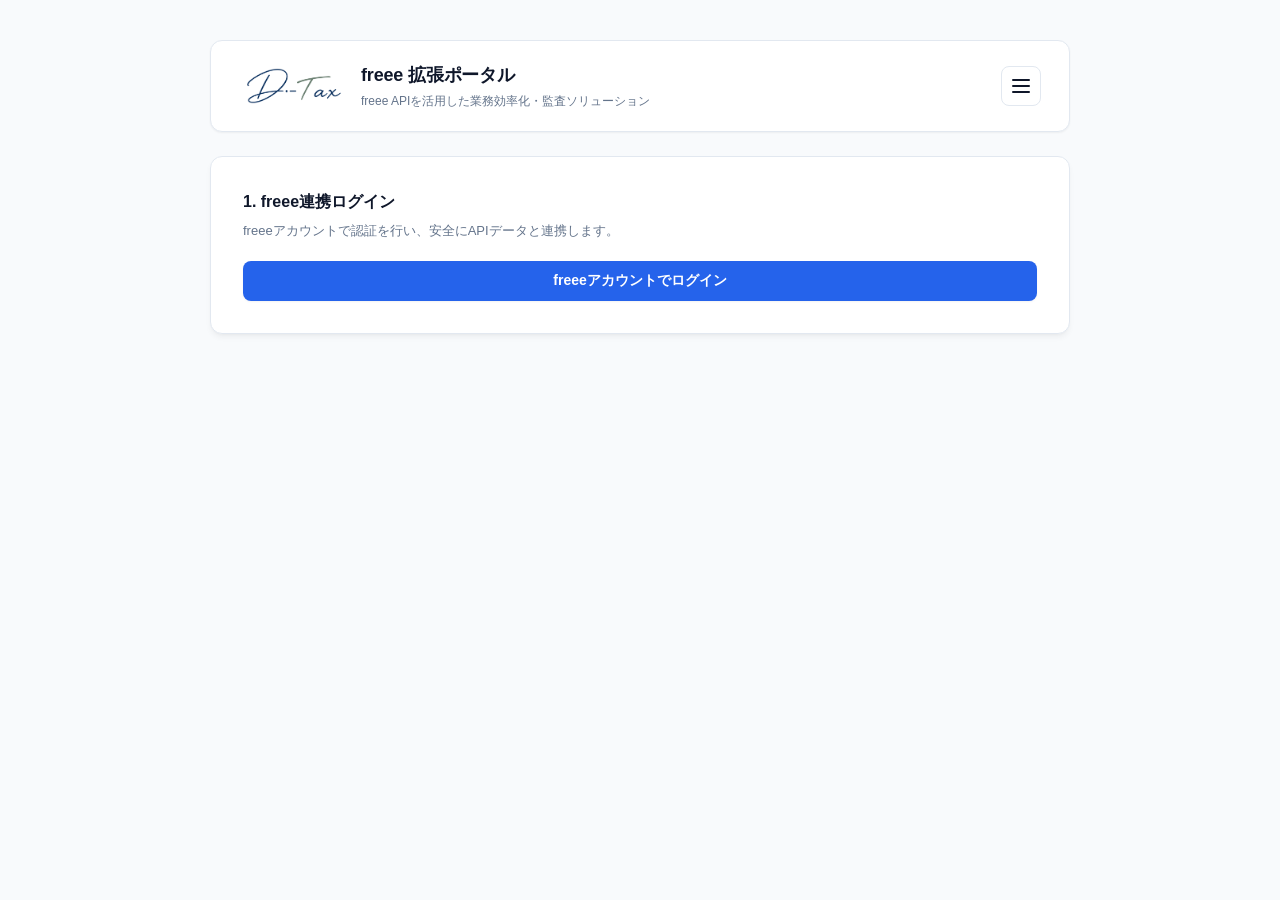
==== index.html @ 7187d1cd "Update index.html" ====
<!DOCTYPE html>
<html lang="ja">
<head>
  <meta charset="UTF-8">
  <meta name="viewport" content="width=device-width, initial-scale=1.0">
  <title>freee×D-tax 拡張ポータル</title>
  <link rel="stylesheet" href="css/common.css">
  <style>
    /* メニュー・ログアウトボタンのスタイル */
    .menu-container {
      position: relative;
    }
    .hamburger-btn {
      background: var(--surface);
      border: 1px solid var(--border);
      padding: 8px 12px;
      border-radius: 8px;
      cursor: pointer;
      display: flex;
      flex-direction: column;
      gap: 4px;
      align-items: center;
      justify-content: center;
      width: 40px;
      height: 40px;
    }
    .hamburger-btn span {
      display: block;
      width: 18px;
      height: 2px;
      background: var(--text-main);
      border-radius: 2px;
    }
    .dropdown-menu {
      display: none;
      position: absolute;
      right: 0;
      top: calc(100% + 8px);
      background: var(--surface);
      border: 1px solid var(--border);
      border-radius: 8px;
      box-shadow: var(--shadow-md);
      padding: 6px;
      z-index: 100;
      min-width: 190px;
    }
    .dropdown-menu.show {
      display: block;
    }
    .dropdown-item {
      width: 100%;
      background: transparent;
      border: none;
      padding: 10px 12px;
      text-align: left;
      font-size: 13px;
      color: var(--text-main);
      cursor: pointer;
      border-radius: 6px;
      display: flex;
      align-items: center;
      gap: 8px;
      font-weight: 500;
      transition: background 0.2s;
    }
    .dropdown-item img {
      width: 16px;
      height: 16px;
      object-fit: contain;
    }
    .dropdown-item:hover {
      background: var(--bg);
    }
  </style>
</head>
<body>
  <!-- 後ろから2番目の背面に配置される遅れて追従する虹色ブラー -->
  <div class="cursor-glow" id="cursorGlow"></div>
  <!-- カスタムカーソル -->
  <div class="cursor-dot" id="cursorDot"></div>

  <div class="page">
    <header>
      <div class="header-left">
        <img src="images/360097.png" alt="D-Tax Logo" class="header-logo">
        <div class="header-title-area">
          <h1>freee 拡張ポータル</h1>
          <p>freee APIを活用した業務効率化・監査ソリューション</p>
        </div>
      </div>
      
      <!-- ハンバーガーメニュー -->
      <div class="menu-container">
        <button class="hamburger-btn" id="hamburgerBtn" aria-label="メニューを開く" type="button">
          <span></span>
          <span></span>
          <span></span>
        </button>
        <div class="dropdown-menu" id="dropdownMenu">
          <button class="dropdown-item" id="logoutBtn" type="button"><img src="images/logout.png" alt=""> ログアウト</button>
        </div>
      </div>
    </header>

    <!-- Step 1: ログイン画面 -->
    <div id="stepLogin" class="step-box">
      <div class="step-title">1. freee連携ログイン</div>
      <div class="step-desc">freeeアカウントで認証を行い、安全にAPIデータと連携します。</div>
      <button class="btn-primary" id="loginBtn" type="button">freeeアカウントでログイン</button>
    </div>

    <!-- Step 2: 事務所（事業所）選択画面 -->
    <div id="stepCompany" class="step-box hidden">
      <div class="step-title">2. 事業所を選択</div>
      <div class="step-desc">処理を行う対象の事業所を選択してください。</div>
      <select class="form-select" id="companySelect">
        <option value="">事業所を読み込んでいます...</option>
      </select>
      <button class="btn-primary" id="selectCompanyBtn" type="button">この事業所で進む</button>
    </div>

    <!-- Step 3: アプリ選択画面 -->
    <div id="stepApps" class="step-box hidden">
      <div style="display: flex; justify-content: space-between; align-items: center; margin-bottom: 8px;">
        <button class="btn-nav" id="backToCompanyBtn" type="button">← 事業所選択へ戻る</button>
        <span style="font-size: 12px; color: var(--text-muted);">選択中の事業所：<b id="selectedCompanyName" style="color:var(--text-main);"></b></span>
      </div>
      
      <div class="step-title" style="margin-top: 16px;">3. 利用するアプリを選択</div>
      <div class="step-desc">目的に応じた分析・監査・クリーニングツールを選択してください。</div>
      
      <div class="app-grid">
        <a href="app/dedupe.html" class="app-card">
          <img src="images/icon-clean.png" alt="クリーニング" class="app-card-icon">
          <div class="app-card-content">
            <div class="app-card-title">取引先台帳クリーニング</div>
            <div class="app-card-desc">重複登録の探知や、過去に取引のない未使用の取引先を整理抽出します。</div>
          </div>
        </a>

        <a href="app/overdue.html" class="app-card">
          <img src="images/icon-alert.png" alt="売掛金チェッカー" class="app-card-icon">
          <div class="app-card-content">
            <div class="app-card-title">期日超過の未決済売掛金チェッカー</div>
            <div class="app-card-desc">決済期日を過ぎた未回収の売掛取引（収入）をリストアップし、回収リスクを可視化します。</div>
          </div>
        </a>

        <a href="app/pochi.html" class="app-card">
          <img src="images/icon-pochipochi.png" alt="ポチポチ手入力取引チェッカー" class="app-card-icon">
          <div class="app-card-content">
            <div class="app-card-title">ポチポチ手入力取引チェッカー</div>
            <div class="app-card-desc">何度も手入力している取引を炙り出し、自動登録ルールの作成候補を可視化します。</div>
          </div>
        </a>

        <a href="app/audit.html" class="app-card">
          <img src="images/icon-ijouchi.png" alt="異常値チェッカー" class="app-card-icon">
          <div class="app-card-content">
            <div class="app-card-title">取引の異常値・異常入力チェッカー</div>
            <div class="app-card-desc">金額の桁間違いや税区分の矛盾など、過去パターンから逸脱した取引を検知する監査用ツール。</div>
          </div>
        </a>

        <a href="app/asset-scan.html" class="app-card">
          <img src="images/icon-clean.png" alt="固定資産スキャン" class="app-card-icon">
          <div class="app-card-content">
            <div class="app-card-title">固定資産スキャン</div>
            <div class="app-card-desc">減価償却資産や少額減価償却資産のモレ・対象外経費をスキャンします。</div>
          </div>
        </a>
      </div>
    </div>

    <div class="error-box" id="errorBox"></div>
  </div>

  <script>
    (function () {
      "use strict";

      // --- カーソル・演出関連のスクリプト ---
      const cursorDot = document.getElementById('cursorDot');
      const cursorGlow = document.getElementById('cursorGlow');

      let mouseX = 0, mouseY = 0;
      let glowX = 0, glowY = 0;
      const speed = 0.15;

      window.addEventListener('mousemove', (e) => {
        mouseX = e.clientX;
        mouseY = e.clientY;

        cursorDot.style.opacity = '1';
        cursorGlow.style.opacity = '1';

        cursorDot.style.left = `${mouseX}px`;
        cursorDot.style.top = `${mouseY}px`;
      });

      function animateGlow() {
        glowX += (mouseX - glowX) * speed;
        glowY += (mouseY - glowY) * speed;
        cursorGlow.style.left = `${glowX}px`;
        cursorGlow.style.top = `${glowY}px`;
        requestAnimationFrame(animateGlow);
      }
      animateGlow();

      window.addEventListener('click', (e) => {
        const ripple = document.createElement('div');
        ripple.className = 'ripple-wave';
        ripple.style.left = `${e.clientX}px`;
        ripple.style.top = `${e.clientY}px`;
        document.body.appendChild(ripple);
        setTimeout(() => {
          ripple.remove();
        }, 800);
      });

      // --- ハンバーガーメニュー開閉 & ログアウト処理 ---
      const hamburgerBtn = document.getElementById('hamburgerBtn');
      const dropdownMenu = document.getElementById('dropdownMenu');
      const logoutBtn = document.getElementById('logoutBtn');

      hamburgerBtn.addEventListener('click', (e) => {
        e.stopPropagation();
        dropdownMenu.classList.toggle('show');
      });

      // メニュー外をクリックしたら閉じる
      window.addEventListener('click', () => {
        dropdownMenu.classList.remove('show');
      });

      dropdownMenu.addEventListener('click', (e) => {
        e.stopPropagation();
      });

      // ログアウト処理
      logoutBtn.addEventListener('click', () => {
        if (confirm('ログアウトしますか？')) {
          sessionStorage.clear();
          window.location.reload();
        }
      });

      // --- freee API 連携処理 ---
      const CONFIG = {
        clientId: "803164151598495",
        redirectUri: "https://d-tax.github.io/dtax_freee/",
        authEndpoint: "https://accounts.secure.freee.co.jp/public_api/authorize",
        apiBase: "https://api.freee.co.jp/api/1"
      };

      const stepLogin = document.getElementById('stepLogin');
      const stepCompany = document.getElementById('stepCompany');
      const stepApps = document.getElementById('stepApps');
      const loginBtn = document.getElementById('loginBtn');
      const companySelect = document.getElementById('companySelect');
      const selectCompanyBtn = document.getElementById('selectCompanyBtn');
      const selectedCompanyName = document.getElementById('selectedCompanyName');
      const backToCompanyBtn = document.getElementById('backToCompanyBtn');
      const errorBox = document.getElementById('errorBox');

      function showError(msg) {
        errorBox.textContent = msg;
        errorBox.style.display = 'block';
      }

      function redirectToAuth() {
        const params = new URLSearchParams({
          client_id: CONFIG.clientId,
          redirect_uri: CONFIG.redirectUri,
          response_type: 'token'
        });
        window.location.href = `${CONFIG.authEndpoint}?${params.toString()}`;
      }

      function getAccessToken() {
        return sessionStorage.getItem('access_token');
      }

      async function callFreeeApi(endpoint) {
        const token = getAccessToken();
        if (!token) throw new Error('認証セッションが切れています。再度ログインしてください。');
        const res = await fetch(CONFIG.apiBase + endpoint, {
          headers: { 'Authorization': `Bearer ${token}`, 'accept': 'application/json' }
        });
        if (!res.ok) throw new Error(`APIエラー: ${res.status} ${res.statusText}`);
        return await res.json();
      }

      async function loadCompanies() {
        try {
          const data = await callFreeeApi('/companies');
          companySelect.innerHTML = '<option value="">事業所を選択してください</option>';
          data.companies.forEach(c => {
            const opt = document.createElement('option');
            opt.value = c.id;
            opt.textContent = c.display_name || c.name;
            companySelect.appendChild(opt);
          });

          const savedId = sessionStorage.getItem('company_id');
          if (savedId) {
            companySelect.value = savedId;
            const selectedOpt = companySelect.options[companySelect.selectedIndex];
            if (selectedOpt) {
              selectedCompanyName.textContent = selectedOpt.text;
              stepLogin.classList.add('hidden');
              stepApps.classList.remove('hidden');
              return;
            }
          }

          stepLogin.classList.add('hidden');
          stepCompany.classList.remove('hidden');
        } catch (err) {
          showError(err.message);
        }
      }

      loginBtn.addEventListener('click', redirectToAuth);

      selectCompanyBtn.addEventListener('click', () => {
        if (!companySelect.value) {
          alert('事業所を選択してください');
          return;
        }
        const selectedOpt = companySelect.options[companySelect.selectedIndex];
        sessionStorage.setItem('company_id', companySelect.value);
        sessionStorage.setItem('company_name', selectedOpt.text);

        selectedCompanyName.textContent = selectedOpt.text;
        stepCompany.classList.add('hidden');
        stepApps.classList.remove('hidden');
      });

      backToCompanyBtn.addEventListener('click', () => {
        stepApps.classList.add('hidden');
        stepCompany.classList.remove('hidden');
      });

      if (window.location.hash) {
        const params = new URLSearchParams(window.location.hash.substring(1));
        const token = params.get('access_token');
        if (token) {
          sessionStorage.setItem('access_token', token);
          history.replaceState(null, null, window.location.pathname);
        }
      }

      if (getAccessToken()) {
        loadCompanies();
      }
    })();
  </script>
</body>
</html>
---- css/common.css ----
:root {
  --bg: #F8FAFC;
  --surface: #FFFFFF;
  --border: #E2E8F0;
  --border-hover: #CBD5E1;
  --text-main: #0F172A;
  --text-muted: #64748B;
  --primary: #2563EB;
  --primary-hover: #1D4ED8;
  --primary-light: #EFF6FF;
  --danger-bg: #FEF2F2;
  --danger-border: #FCA5A5;
  --danger-text: #DC2626;
  --radius: 12px;
  --shadow-sm: 0 1px 2px 0 rgba(0, 0, 0, 0.05);
  --shadow-md: 0 4px 6px -1px rgba(0, 0, 0, 0.05), 0 2px 4px -2px rgba(0, 0, 0, 0.05);
  --shadow-lg: 0 10px 15px -3px rgba(0, 0, 0, 0.05), 0 4px 6px -4px rgba(0, 0, 0, 0.05);
}

* {
  box-sizing: border-box;
}

html, body {
  margin: 0;
  padding: 0;
  background-color: var(--bg);
  font-family: -apple-system, BlinkMacSystemFont, "Segoe UI", Roboto, "Helvetica Neue", Arial, "Hiragino Sans", "Meiryo", sans-serif;
  color: var(--text-main);
  line-height: 1.6;
  min-height: 100vh;
  overflow-x: hidden;
}

/* 後ろから2番目の背面に配置する虹色ブラー */
.cursor-glow {
  position: fixed;
  top: 0;
  left: 0;
  width: 200px;
  height: 200px;
  background: radial-gradient(
    circle,
    rgba(255, 105, 180, 0.5) 0%,
    rgba(161, 140, 209, 0.45) 40%,
    rgba(135, 206, 250, 0.45) 70%,
    transparent 85%
  );
  border-radius: 50%;
  filter: blur(40px);
  pointer-events: none;
  z-index: 1; /* 背景（body）のすぐ上、コンテンツ（z-index: 2以上）の下 */
  transform: translate(-50%, -50%);
  opacity: 0;
  transition: opacity 0.3s ease;
}

/* クリック時に広がるリッチな波紋エフェクト */
.ripple-wave {
  position: fixed;
  top: 0;
  left: 0;
  width: 150px;
  height: 150px;
  background: radial-gradient(
    circle,
    rgba(255, 182, 193, 0.65) 0%,
    rgba(251, 194, 235, 0.6) 25%,
    rgba(161, 140, 209, 0.55) 50%,
    rgba(143, 211, 244, 0.55) 70%,
    transparent 55%
  );
  border-radius: 50%;
  filter: blur(25px);
  pointer-events: none;
  z-index: 3;
  transform: translate(-50%, -50%);
  animation: waveAnimation 0.8s cubic-bezier(0.1, 0.8, 0.3, 1) forwards;
}

@keyframes waveAnimation {
  0% {
    width: 50px;
    height: 50px;
    opacity: 0.95;
  }
  100% {
    width: 350px;
    height: 350px;
    opacity: 0;
  }
}

/* カスタムカーソル（◎の形） */
.cursor-dot {
  position: fixed;
  top: 0;
  left: 0;
  width: 24px;
  height: 24px;
  border: 2px solid #333;
  border-radius: 50%;
  pointer-events: none;
  z-index: 9999;
  transform: translate(-50%, -50%);
  display: flex;
  justify-content: center;
  align-items: center;
  opacity: 0;
  transition: opacity 0.3s;
}
.cursor-dot::after {
  content: "";
  width: 6px;
  height: 6px;
  background-color: #333;
  border-radius: 50%;
}

.page {
  position: relative;
  z-index: 2; /* 虹色ブラー（z-index: 1）の上、UIコンテンツを明確に前面に配置 */
  max-width: 900px;
  margin: 40px auto;
  padding: 0 20px 60px;
}

@media (max-width: 768px) {
  .page {
    margin: 20px auto;
  }
}

/* ヘッダー */
header {
  display: flex;
  align-items: center;
  justify-content: space-between;
  background: var(--surface);
  border: 1px solid var(--border);
  border-radius: var(--radius);
  padding: 20px 28px;
  margin-bottom: 24px;
  box-shadow: var(--shadow-sm);
}

.header-left {
  display: flex;
  align-items: center;
  gap: 14px;
}

.header-logo {
  height: 36px;
  width: auto;
  object-fit: contain;
}

.header-title-area h1 {
  font-size: 18px;
  font-weight: 700;
  margin: 0 0 2px;
  color: var(--text-main);
  letter-spacing: -0.01em;
}

.header-title-area p {
  margin: 0;
  color: var(--text-muted);
  font-size: 12px;
}

/* ナビゲーションボタン */
.btn-nav {
  background: var(--surface);
  border: 1px solid var(--border);
  color: var(--text-muted);
  font-size: 12px;
  padding: 6px 12px;
  border-radius: 6px;
  cursor: pointer;
  text-decoration: none;
  display: inline-flex;
  align-items: center;
  gap: 4px;
  font-weight: 500;
  transition: all 0.2s;
}

.btn-nav:hover {
  background: var(--bg);
  color: var(--text-main);
  border-color: var(--border-hover);
}

/* ステップ・ボックス（メインカード） */
.step-box {
  background: var(--surface);
  border: 1px solid var(--border);
  border-radius: var(--radius);
  padding: 32px;
  margin-bottom: 24px;
  box-shadow: var(--shadow-md);
}

.step-title {
  font-weight: 700;
  font-size: 16px;
  margin-bottom: 6px;
  color: var(--text-main);
  display: flex;
  align-items: center;
  gap: 8px;
}

.step-desc {
  font-size: 13px;
  color: var(--text-muted);
  margin-bottom: 20px;
}

/* フォーム要素 */
.form-select, .form-input {
  width: 100%;
  padding: 10px 14px;
  border-radius: 8px;
  border: 1px solid var(--border);
  background: var(--surface);
  font-size: 14px;
  color: var(--text-main);
  margin-bottom: 16px;
  transition: border-color 0.2s, box-shadow 0.2s;
}

.form-select:focus, .form-input:focus {
  outline: none;
  border-color: var(--primary);
  box-shadow: 0 0 0 3px rgba(37, 99, 235, 0.1);
}

/* ボタン類 */
.btn-primary {
  background: var(--primary);
  color: #fff;
  border: none;
  padding: 11px 20px;
  border-radius: 8px;
  font-size: 14px;
  font-weight: 600;
  cursor: pointer;
  width: 100%;
  text-align: center;
  transition: background 0.2s, box-shadow 0.2s;
  box-shadow: var(--shadow-sm);
}

.btn-primary:hover {
  background: var(--primary-hover);
  box-shadow: var(--shadow-md);
}

/* アプリ一覧グリッド */
.app-grid {
  display: grid;
  grid-template-columns: 1fr;
  gap: 14px;
  margin-top: 16px;
}

.app-card {
  display: flex;
  align-items: center;
  gap: 18px;
  border: 1px solid var(--border);
  background: var(--surface);
  border-radius: 10px;
  padding: 18px 20px;
  cursor: pointer;
  text-decoration: none;
  transition: all 0.2s ease;
  box-shadow: var(--shadow-sm);
}

.app-card:hover {
  border-color: var(--primary);
  background: var(--primary-light);
  transform: translateY(-1px);
  box-shadow: var(--shadow-md);
}

.app-card-icon {
  width: 44px;
  height: 44px;
  object-fit: contain;
  flex: none;
}

.app-card-content {
  flex: 1;
}

.app-card-title {
  font-weight: 600;
  font-size: 14.5px;
  color: var(--text-main);
  margin-bottom: 4px;
}

.app-card-desc {
  font-size: 12px;
  color: var(--text-muted);
  line-height: 1.5;
}

/* エラーボックス */
.error-box {
  margin-top: 16px;
  border: 1px solid var(--danger-border);
  background: var(--danger-bg);
  color: var(--danger-text);
  padding: 12px 16px;
  border-radius: 8px;
  font-size: 13px;
  display: none;
}

.hidden {
  display: none !important;
}
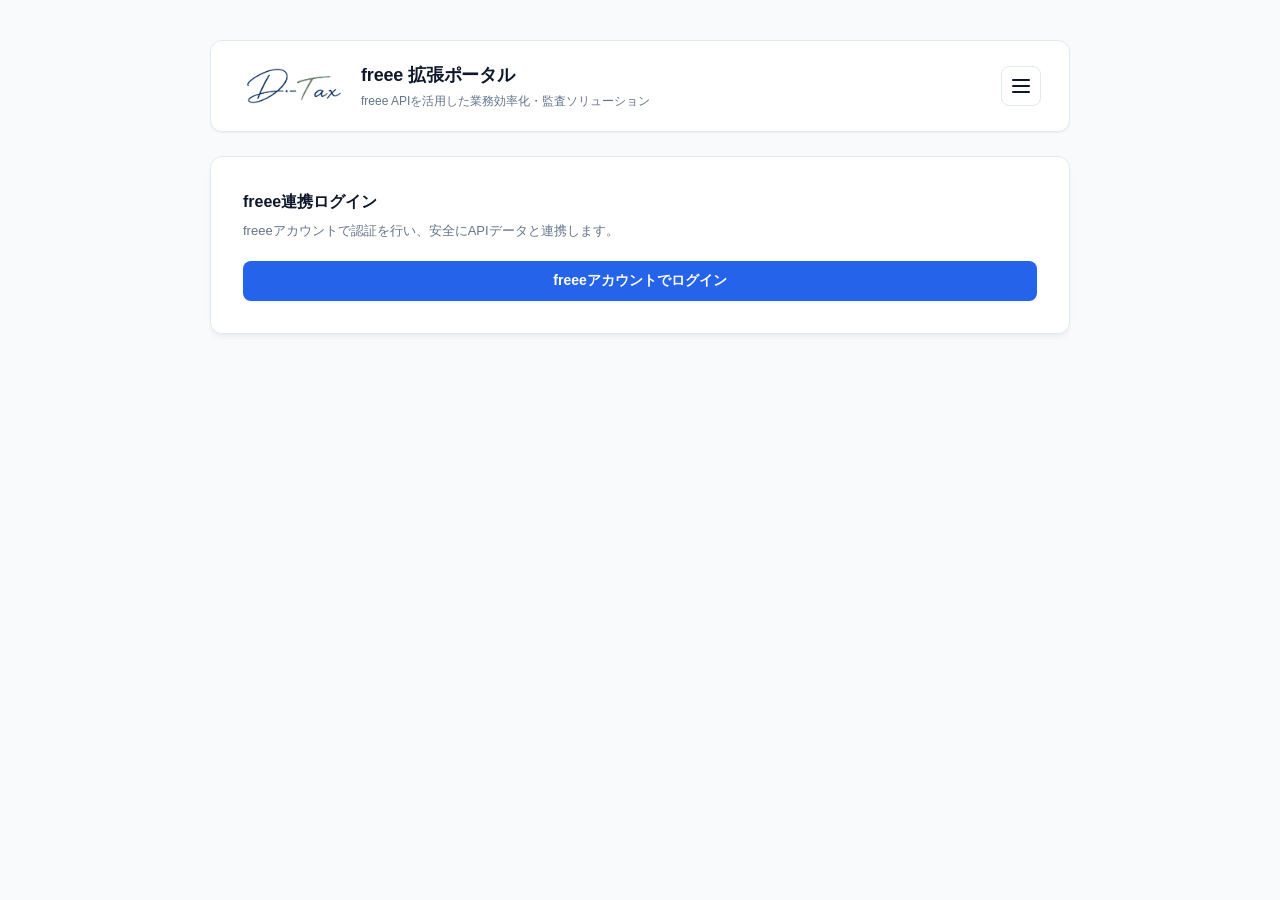
==== commit bebeb06d: "Update index.html" ====
--- a/index.html
+++ b/index.html
@@ -104,14 +104,14 @@
 
     <!-- Step 1: ログイン画面 -->
     <div id="stepLogin" class="step-box">
-      <div class="step-title">1. freee連携ログイン</div>
+      <div class="step-title">freee連携ログイン</div>
       <div class="step-desc">freeeアカウントで認証を行い、安全にAPIデータと連携します。</div>
       <button class="btn-primary" id="loginBtn" type="button">freeeアカウントでログイン</button>
     </div>
 
     <!-- Step 2: 事務所（事業所）選択画面 -->
     <div id="stepCompany" class="step-box hidden">
-      <div class="step-title">2. 事業所を選択</div>
+      <div class="step-title">事業所を選択</div>
       <div class="step-desc">処理を行う対象の事業所を選択してください。</div>
       <select class="form-select" id="companySelect">
         <option value="">事業所を読み込んでいます...</option>
@@ -126,7 +126,7 @@
         <span style="font-size: 12px; color: var(--text-muted);">選択中の事業所：<b id="selectedCompanyName" style="color:var(--text-main);"></b></span>
       </div>
       
-      <div class="step-title" style="margin-top: 16px;">3. 利用するアプリを選択</div>
+      <div class="step-title" style="margin-top: 16px;">利用するアプリを選択</div>
       <div class="step-desc">目的に応じた分析・監査・クリーニングツールを選択してください。</div>
       
       <div class="app-grid">
@@ -141,7 +141,7 @@
         <a href="app/overdue.html" class="app-card">
           <img src="images/icon-alert.png" alt="売掛金チェッカー" class="app-card-icon">
           <div class="app-card-content">
-            <div class="app-card-title">期日超過の未決済売掛金チェッカー</div>
+            <div class="app-card-title">期日超過の未決済売掛金チェッカー　ベータ版</div>
             <div class="app-card-desc">決済期日を過ぎた未回収の売掛取引（収入）をリストアップし、回収リスクを可視化します。</div>
           </div>
         </a>
@@ -149,7 +149,7 @@
         <a href="app/pochi.html" class="app-card">
           <img src="images/icon-pochipochi.png" alt="ポチポチ手入力取引チェッカー" class="app-card-icon">
           <div class="app-card-content">
-            <div class="app-card-title">ポチポチ手入力取引チェッカー</div>
+            <div class="app-card-title">ポチポチ手入力取引チェッカー　ベータ版</div>
             <div class="app-card-desc">何度も手入力している取引を炙り出し、自動登録ルールの作成候補を可視化します。</div>
           </div>
         </a>
@@ -157,7 +157,7 @@
         <a href="app/audit.html" class="app-card">
           <img src="images/icon-ijouchi.png" alt="異常値チェッカー" class="app-card-icon">
           <div class="app-card-content">
-            <div class="app-card-title">取引の異常値・異常入力チェッカー</div>
+            <div class="app-card-title">取引の異常値・異常入力チェッカー　ベータ版</div>
             <div class="app-card-desc">金額の桁間違いや税区分の矛盾など、過去パターンから逸脱した取引を検知する監査用ツール。</div>
           </div>
         </a>
@@ -165,7 +165,7 @@
         <a href="app/asset-scan.html" class="app-card">
           <img src="images/icon-clean.png" alt="固定資産スキャン" class="app-card-icon">
           <div class="app-card-content">
-            <div class="app-card-title">固定資産スキャン</div>
+            <div class="app-card-title">固定資産スキャン　ベータ版</div>
             <div class="app-card-desc">減価償却資産や少額減価償却資産のモレ・対象外経費をスキャンします。</div>
           </div>
         </a>
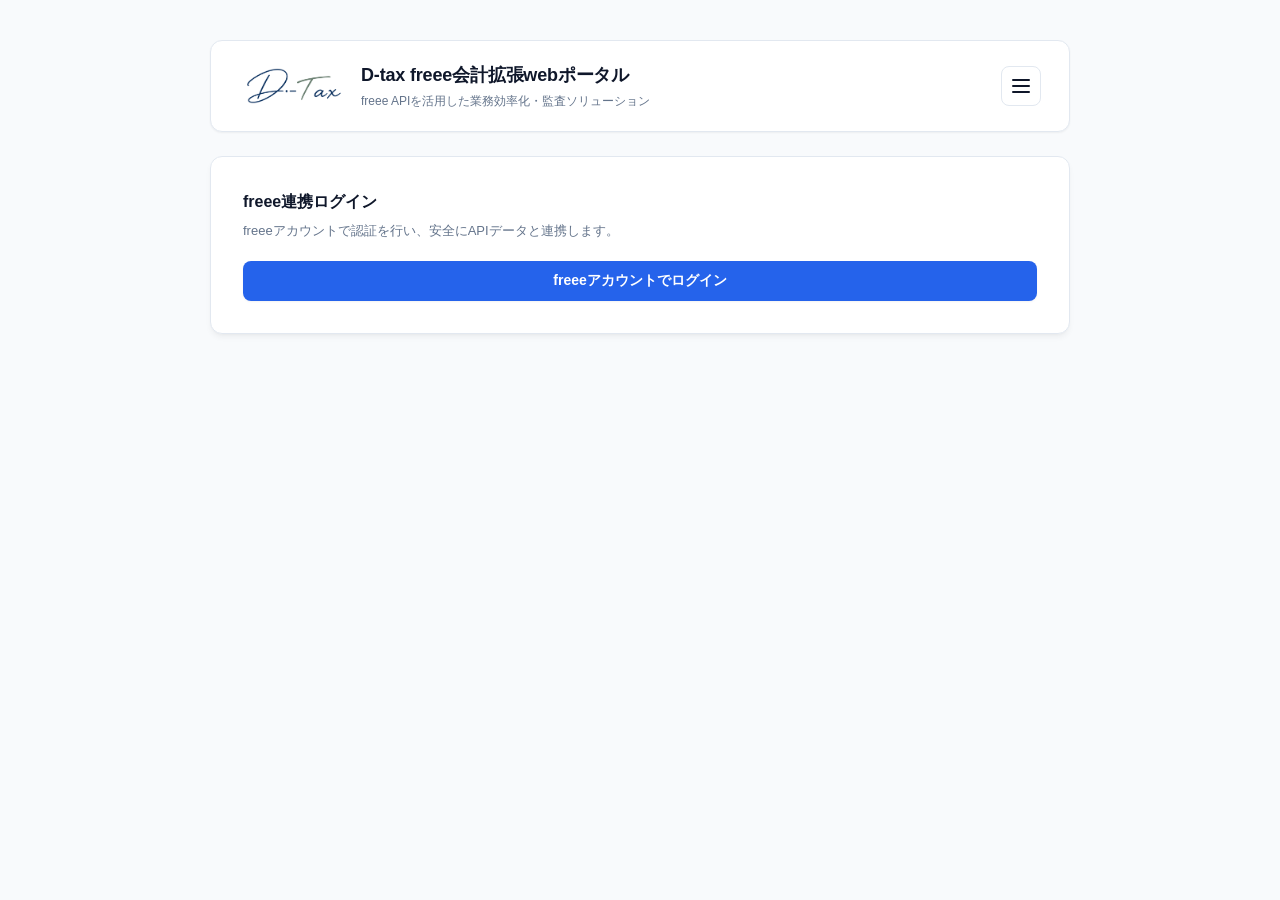
==== commit 4f984db5: "Update index.html" ====
--- a/index.html
+++ b/index.html
@@ -3,7 +3,7 @@
 <head>
   <meta charset="UTF-8">
   <meta name="viewport" content="width=device-width, initial-scale=1.0">
-  <title>freee×D-tax 拡張ポータル</title>
+  <title>D-tax freee会計拡張webポータル</title>
   <link rel="stylesheet" href="css/common.css">
   <style>
     /* メニュー・ログアウトボタンのスタイル */
@@ -84,7 +84,7 @@
       <div class="header-left">
         <img src="images/360097.png" alt="D-Tax Logo" class="header-logo">
         <div class="header-title-area">
-          <h1>freee 拡張ポータル</h1>
+          <h1>D-tax freee会計拡張webポータル</h1>
           <p>freee APIを活用した業務効率化・監査ソリューション</p>
         </div>
       </div>
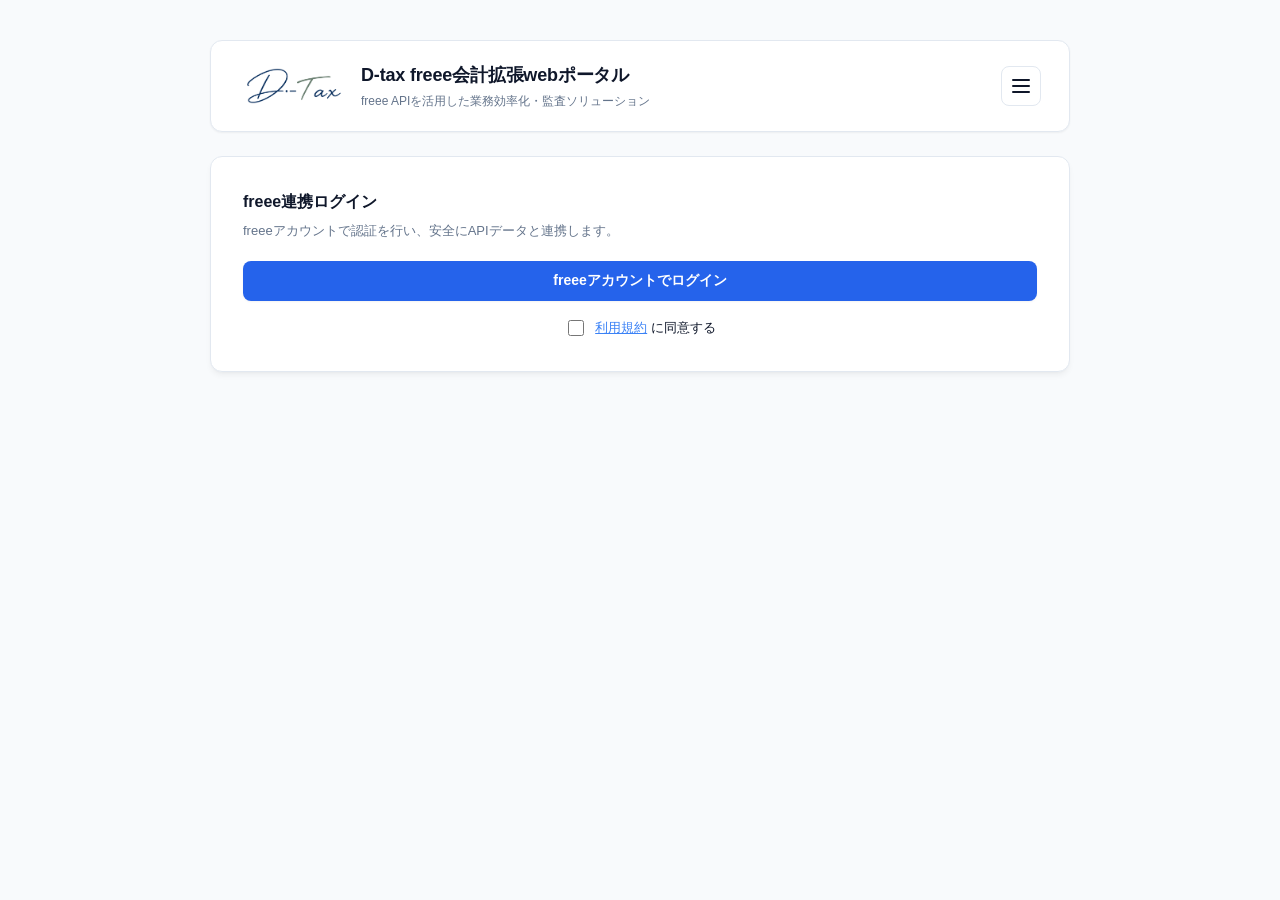
==== commit c6175e4d: "Update index.html" ====
--- a/index.html
+++ b/index.html
@@ -1,3 +1,5 @@
+
+
 <!DOCTYPE html>
 <html lang="ja">
 <head>
@@ -71,6 +73,113 @@
     .dropdown-item:hover {
       background: var(--bg);
     }
+
+    /* 利用規約チェックボックスエリア */
+    .terms-container {
+      margin-top: 16px;
+      display: flex;
+      align-items: center;
+      justify-content: center;
+      gap: 8px;
+      font-size: 13px;
+      color: var(--text-main);
+    }
+    .terms-container input[type="checkbox"] {
+      width: 16px;
+      height: 16px;
+      cursor: pointer;
+      accent-color: #007bff;
+    }
+    .terms-link {
+      color: #3b82f6;
+      text-decoration: underline;
+      cursor: pointer;
+      background: none;
+      border: none;
+      padding: 0;
+      font-size: inherit;
+    }
+    .terms-link:hover {
+      opacity: 0.8;
+    }
+
+    /* モーダル（ポップアップ）スタイル */
+    .modal-overlay {
+      display: none;
+      position: fixed;
+      top: 0;
+      left: 0;
+      width: 100%;
+      height: 100%;
+      background: rgba(0, 0, 0, 0.6);
+      backdrop-filter: blur(4px);
+      z-index: 1000;
+      align-items: center;
+      justify-content: center;
+    }
+    .modal-overlay.show {
+      display: flex;
+    }
+    .modal-content {
+      background: var(--surface, #ffffff);
+      color: var(--text-main, #333333);
+      border: 1px solid var(--border, #cccccc);
+      border-radius: 12px;
+      width: 90%;
+      max-width: 650px;
+      max-height: 80vh;
+      display: flex;
+      flex-direction: column;
+      box-shadow: 0 10px 30px rgba(0,0,0,0.3);
+      overflow: hidden;
+      animation: fadeIn 0.2s ease-out;
+    }
+    @keyframes fadeIn {
+      from { opacity: 0; transform: scale(0.95); }
+      to { opacity: 1; transform: scale(1); }
+    }
+    .modal-header {
+      padding: 16px 20px;
+      border-bottom: 1px solid var(--border, #eee);
+      display: flex;
+      justify-content: space-between;
+      align-items: center;
+      font-weight: bold;
+      font-size: 16px;
+    }
+    .modal-close-btn {
+      background: none;
+      border: none;
+      font-size: 20px;
+      cursor: pointer;
+      color: var(--text-muted, #888);
+      padding: 0 4px;
+    }
+    .modal-body {
+      padding: 20px;
+      overflow-y: auto;
+      font-size: 13px;
+      line-height: 1.7;
+    }
+    .modal-body h2 {
+      font-size: 15px;
+      margin-top: 16px;
+      margin-bottom: 6px;
+      border-left: 3px solid #007bff;
+      padding-left: 8px;
+    }
+    .modal-body p {
+      margin-bottom: 10px;
+    }
+    .modal-body ul {
+      padding-left: 20px;
+      margin-bottom: 10px;
+    }
+    .modal-footer {
+      padding: 12px 20px;
+      border-top: 1px solid var(--border, #eee);
+      text-align: right;
+    }
   </style>
 </head>
 <body>
@@ -107,6 +216,14 @@
       <div class="step-title">freee連携ログイン</div>
       <div class="step-desc">freeeアカウントで認証を行い、安全にAPIデータと連携します。</div>
       <button class="btn-primary" id="loginBtn" type="button">freeeアカウントでログイン</button>
+      
+      <!-- 利用規約チェックボックス（ログインボタンの下に配置） -->
+      <div class="terms-container">
+        <input type="checkbox" id="termsCheck">
+        <label for="termsCheck">
+          <button type="button" class="terms-link" id="openTermsBtn">利用規約</button> に同意する
+        </label>
+      </div>
     </div>
 
     <!-- Step 2: 事務所（事業所）選択画面 -->
@@ -130,49 +247,86 @@
       <div class="step-desc">目的に応じた分析・監査・クリーニングツールを選択してください。</div>
       
       <div class="app-grid">
+
+
+        
+  <div class="step-desc" style="margin-top: 25px;margin-bottom: 4px;color:#9999cc;">＜取引＞</div>  
+
+        
+        <a href="app/payment-watch.html" class="app-card">
+          <img src="images/icon-alert.png" alt="支払登録漏れチェッカー" class="app-card-icon">
+          <div class="app-card-content">
+            <div class="app-card-title">支払登録漏れチェッカー</div>
+            <div class="app-card-desc">毎月来ていた請求書がたまに来なかったりしても気が付くことができない。いつも来てるのに今日来てないよっていうのをアラートしてくれるアプリ</div>
+          </div>
+        </a>
+
+        
+
+
+        
+  <div class="step-desc" style="margin-top: 25px;margin-bottom: 4px;color:#9999cc;">＜取引先＞</div>  
+
+        
         <a href="app/dedupe.html" class="app-card">
           <img src="images/icon-clean.png" alt="クリーニング" class="app-card-icon">
           <div class="app-card-content">
-            <div class="app-card-title">取引先台帳クリーニング</div>
+            <div class="app-card-title">取引先クリーニング</div>
             <div class="app-card-desc">重複登録の探知や、過去に取引のない未使用の取引先を整理抽出します。</div>
           </div>
         </a>
 
-        <a href="app/overdue.html" class="app-card">
-          <img src="images/icon-alert.png" alt="売掛金チェッカー" class="app-card-icon">
-          <div class="app-card-content">
-            <div class="app-card-title">期日超過の未決済売掛金チェッカー　ベータ版</div>
-            <div class="app-card-desc">決済期日を過ぎた未回収の売掛取引（収入）をリストアップし、回収リスクを可視化します。</div>
-          </div>
-        </a>
-
-        <a href="app/pochi.html" class="app-card">
-          <img src="images/icon-pochipochi.png" alt="ポチポチ手入力取引チェッカー" class="app-card-icon">
-          <div class="app-card-content">
-            <div class="app-card-title">ポチポチ手入力取引チェッカー　ベータ版</div>
-            <div class="app-card-desc">何度も手入力している取引を炙り出し、自動登録ルールの作成候補を可視化します。</div>
-          </div>
-        </a>
-
-        <a href="app/audit.html" class="app-card">
-          <img src="images/icon-ijouchi.png" alt="異常値チェッカー" class="app-card-icon">
-          <div class="app-card-content">
-            <div class="app-card-title">取引の異常値・異常入力チェッカー　ベータ版</div>
-            <div class="app-card-desc">金額の桁間違いや税区分の矛盾など、過去パターンから逸脱した取引を検知する監査用ツール。</div>
-          </div>
-        </a>
-
-        <a href="app/asset-scan.html" class="app-card">
-          <img src="images/icon-clean.png" alt="固定資産スキャン" class="app-card-icon">
-          <div class="app-card-content">
-            <div class="app-card-title">固定資産スキャン　ベータ版</div>
-            <div class="app-card-desc">減価償却資産や少額減価償却資産のモレ・対象外経費をスキャンします。</div>
-          </div>
-        </a>
+        
+
+        
       </div>
     </div>
-
+    
     <div class="error-box" id="errorBox"></div>
+  </div>
+
+  <!-- 利用規約モーダル -->
+  <div class="modal-overlay" id="termsModal">
+    <div class="modal-content">
+      <div class="modal-header">
+        <span>利用規約</span>
+        <button type="button" class="modal-close-btn" id="closeTermsBtn">&times;</button>
+      </div>
+      <div class="modal-body">
+        <p>本利用規約（以下「本規約」といいます。）は、竹本大一税理士事務所（以下「当事務所」といいます。）が提供するWebサービス「D-tax freee会計拡張webポータル」（以下「本サービス」といいます。）の利用条件を定めるものです。</p>
+
+        <h2>第1条（適用）</h2>
+        <p>本規約は、利用者の皆様（以下「ユーザー」といいます。）と当事務所との間の本サービスの利用に関わる一切の関係に適用されます。</p>
+
+        <h2>第2条（サービスの内容および連携）</h2>
+        <p>1. 本サービスは、freee株式会社が提供する「freee会計」等のAPIを活用し、データ整理・分析・監査補助機能を提供するシステムです。</p>
+        <p>2. 本サービスの利用には、ユーザー自身の責任において有効なfreeeアカウントを所有し、API連携の認証を行う必要があります。</p>
+        <p>3. ベータ版と表記されている機能について、当事務所は機能の正確性・完結性を保証するものではなく、事前の通知なく仕様変更や提供停止を行うことがあります。</p>
+
+        <h2>第3条（アカウント管理および認証情報）</h2>
+        <p>ユーザーは、本サービスの利用に必要なアクセストークンや認証情報を自己の責任において適切に管理するものとします。</p>
+
+        <h2>第4条（禁止事項）</h2>
+        <p>ユーザーは、法令違反行為、犯罪関連行為、本サービスやfreeeのサーバー・ネットワーク機能を破壊・妨害する行為、不正アクセス等を行ってはなりません。</p>
+
+        <h2>第5条（免責事項および注意事項）</h2>
+        <p>1. <strong>税務・会計上の判断について：</strong> 本サービスは、freee会計等のデータを抽出・可視化・分析するための「業務補助ツール」であり、本サービス単体で確定的な税務申告・税務判断を保証するものではありません。抽出結果の最終的な妥当性の確認・判断は、ユーザー自身または担当税理士の責任において行ってください。</p>
+        <p>2. 当事務所は、本サービスに起因してユーザーに生じた損害について、当事務所の故意または重大な過失による場合を除き、一切の責任を負いません。</p>
+        <p>3. freee APIの仕様変更、停止、障害等により本サービスが利用不能となった場合において生じた損害について、当事務所は責任を負いません。</p>
+
+        <h2>第6条（サービスの停止・変更・終了）</h2>
+        <p>当事務所は、システムの保守・点検、天災、freee APIの仕様変更等により、ユーザーへの事前通知なくサービスの提供を停止・変更・終了することができます。</p>
+
+        <h2>第7条（個人情報・データの取扱い）</h2>
+        <p>当事務所は、本サービスの利用によって取得するデータについて、プライバシーポリシーおよび関係法令に従い適切に取り扱います。</p>
+
+        <h2>第8条（準拠法・裁判管轄）</h2>
+        <p>本規約の解釈にあたっては日本法を準拠法とし、紛争が生じた場合は当事務所の所在地を管轄する裁判所を専属的合意管轄裁判所とします。</p>
+      </div>
+      <div class="modal-footer">
+        <button class="btn-primary" id="agreeAndCloseBtn" type="button" style="padding: 6px 16px; font-size: 13px;">同意して閉じる</button>
+      </div>
+    </div>
   </div>
 
   <script>
@@ -245,6 +399,35 @@
         }
       });
 
+      // --- 利用規約モーダル処理 ---
+      const termsModal = document.getElementById('termsModal');
+      const openTermsBtn = document.getElementById('openTermsBtn');
+      const closeTermsBtn = document.getElementById('closeTermsBtn');
+      const agreeAndCloseBtn = document.getElementById('agreeAndCloseBtn');
+      const termsCheck = document.getElementById('termsCheck');
+
+      openTermsBtn.addEventListener('click', () => {
+        termsModal.classList.add('show');
+      });
+
+      function closeTermsModal() {
+        termsModal.classList.remove('show');
+      }
+
+      closeTermsBtn.addEventListener('click', closeTermsModal);
+      
+      agreeAndCloseBtn.addEventListener('click', () => {
+        termsCheck.checked = true;
+        closeTermsModal();
+      });
+
+      // モーダルの外側（背景）をクリックした時に閉じる
+      termsModal.addEventListener('click', (e) => {
+        if (e.target === termsModal) {
+          closeTermsModal();
+        }
+      });
+
       // --- freee API 連携処理 ---
       const CONFIG = {
         clientId: "803164151598495",
@@ -269,6 +452,12 @@
       }
 
       function redirectToAuth() {
+        // 利用規約のチェック確認
+        if (!termsCheck.checked) {
+          alert('利用規約をご確認のうえ、同意にチェックを入れてください。');
+          return;
+        }
+
         const params = new URLSearchParams({
           client_id: CONFIG.clientId,
           redirect_uri: CONFIG.redirectUri,
